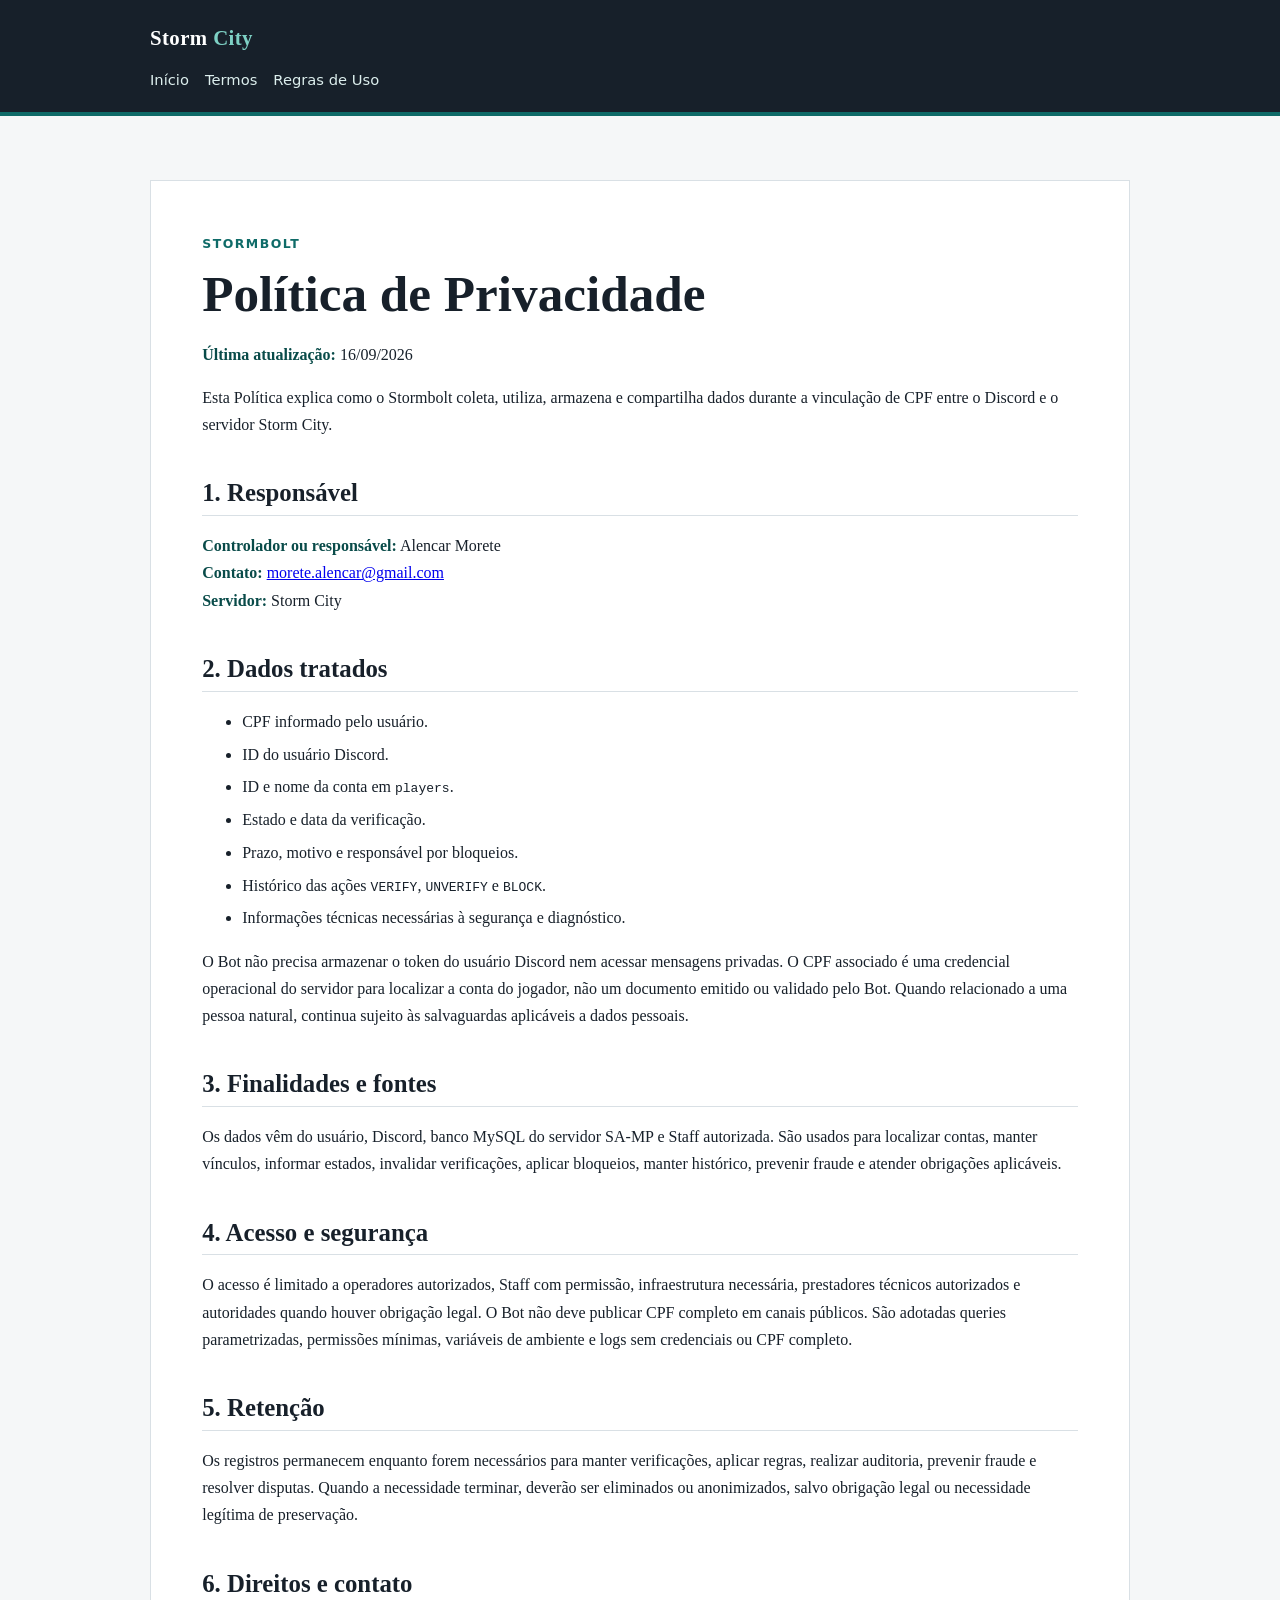
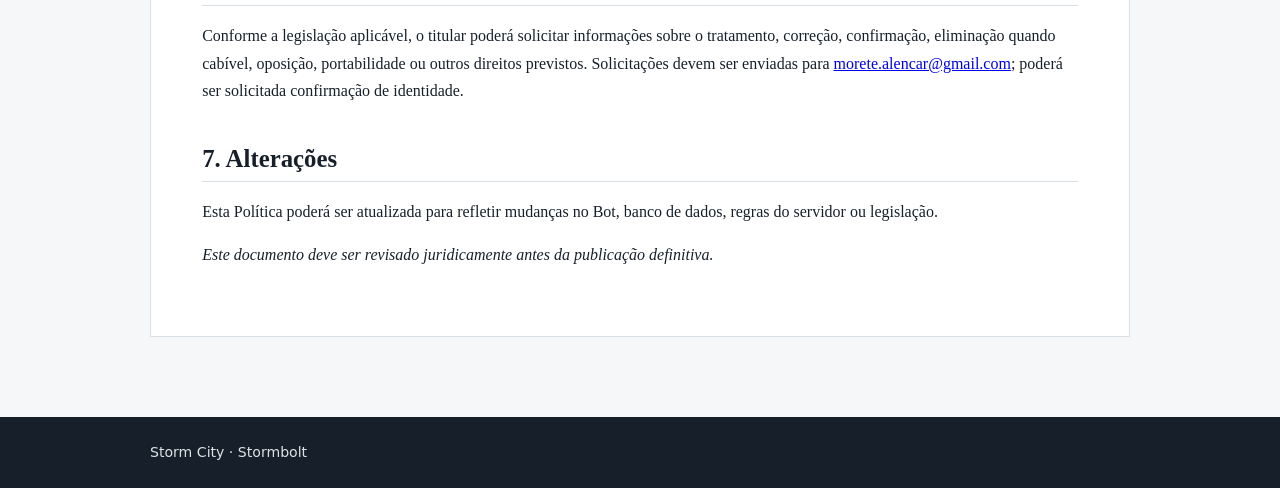
==== privacy-policy.html @ cb51c726 "feat: include terms and policy" ====
<!doctype html>
<html lang="pt-BR">
<head>
  <meta charset="utf-8">
  <meta name="viewport" content="width=device-width, initial-scale=1">
  <meta name="description" content="Política de Privacidade do Stormbolt no servidor Storm City.">
  <title>Política de Privacidade | Storm City</title>
  <link rel="stylesheet" href="styles.css">
</head>
<body>
  <header class="site-header"><div class="header-inner"><a class="brand" href="index.html">Storm <span>City</span></a><nav aria-label="Navegação principal"><a href="index.html">Início</a><a href="termos-de-servico.html">Termos</a><a href="regras-de-uso.html">Regras de Uso</a></nav></div></header>
  <main class="page"><article class="document">
    <div class="eyebrow">Stormbolt</div>
    <h1>Política de Privacidade</h1>
    <p><strong>Última atualização:</strong> 16/09/2026</p>
    <p>Esta Política explica como o Stormbolt coleta, utiliza, armazena e compartilha dados durante a vinculação de CPF entre o Discord e o servidor Storm City.</p>
    <h2>1. Responsável</h2>
    <p><strong>Controlador ou responsável:</strong> Alencar Morete<br><strong>Contato:</strong> <a href="mailto:morete.alencar@gmail.com">morete.alencar@gmail.com</a><br><strong>Servidor:</strong> Storm City</p>
    <h2>2. Dados tratados</h2>
    <ul><li>CPF informado pelo usuário.</li><li>ID do usuário Discord.</li><li>ID e nome da conta em <code>players</code>.</li><li>Estado e data da verificação.</li><li>Prazo, motivo e responsável por bloqueios.</li><li>Histórico das ações <code>VERIFY</code>, <code>UNVERIFY</code> e <code>BLOCK</code>.</li><li>Informações técnicas necessárias à segurança e diagnóstico.</li></ul>
    <p>O Bot não precisa armazenar o token do usuário Discord nem acessar mensagens privadas. O CPF associado é uma credencial operacional do servidor para localizar a conta do jogador, não um documento emitido ou validado pelo Bot. Quando relacionado a uma pessoa natural, continua sujeito às salvaguardas aplicáveis a dados pessoais.</p>
    <h2>3. Finalidades e fontes</h2>
    <p>Os dados vêm do usuário, Discord, banco MySQL do servidor SA-MP e Staff autorizada. São usados para localizar contas, manter vínculos, informar estados, invalidar verificações, aplicar bloqueios, manter histórico, prevenir fraude e atender obrigações aplicáveis.</p>
    <h2>4. Acesso e segurança</h2>
    <p>O acesso é limitado a operadores autorizados, Staff com permissão, infraestrutura necessária, prestadores técnicos autorizados e autoridades quando houver obrigação legal. O Bot não deve publicar CPF completo em canais públicos. São adotadas queries parametrizadas, permissões mínimas, variáveis de ambiente e logs sem credenciais ou CPF completo.</p>
    <h2>5. Retenção</h2>
    <p>Os registros permanecem enquanto forem necessários para manter verificações, aplicar regras, realizar auditoria, prevenir fraude e resolver disputas. Quando a necessidade terminar, deverão ser eliminados ou anonimizados, salvo obrigação legal ou necessidade legítima de preservação.</p>
    <h2>6. Direitos e contato</h2>
    <p>Conforme a legislação aplicável, o titular poderá solicitar informações sobre o tratamento, correção, confirmação, eliminação quando cabível, oposição, portabilidade ou outros direitos previstos. Solicitações devem ser enviadas para <a href="mailto:morete.alencar@gmail.com">morete.alencar@gmail.com</a>; poderá ser solicitada confirmação de identidade.</p>
    <h2>7. Alterações</h2>
    <p>Esta Política poderá ser atualizada para refletir mudanças no Bot, banco de dados, regras do servidor ou legislação.</p>
    <p><em>Este documento deve ser revisado juridicamente antes da publicação definitiva.</em></p>
  </article></main>
  <footer class="site-footer"><div class="site-footer-inner">Storm City · Stormbolt</div></footer>
</body>
</html>
---- styles.css ----
:root {
  color-scheme: light;
  --ink: #17202a;
  --muted: #5c6875;
  --paper: #f5f7f8;
  --surface: #ffffff;
  --line: #d9e0e5;
  --accent: #0f6b68;
  --accent-dark: #094b49;
  --accent-soft: #d9eeec;
  --max-width: 980px;
}

* { box-sizing: border-box; }

html { scroll-behavior: smooth; }

body {
  margin: 0;
  background: var(--paper);
  color: var(--ink);
  font-family: Georgia, 'Times New Roman', serif;
  line-height: 1.7;
}

.site-header {
  background: var(--ink);
  color: #fff;
  border-bottom: 4px solid var(--accent);
}

.header-inner,
.page,
.site-footer-inner {
  width: min(100% - 2rem, var(--max-width));
  margin: 0 auto;
}

.header-inner { padding: 1.25rem 0; }

.brand {
  color: #fff;
  font-size: 1.3rem;
  font-weight: 700;
  text-decoration: none;
  letter-spacing: .02em;
}

.brand span { color: #7ed1c5; }

nav { display: flex; flex-wrap: wrap; gap: .5rem 1rem; margin-top: .75rem; }
nav a { color: #dceeed; font-family: system-ui, sans-serif; font-size: .92rem; text-decoration: none; }
nav a:hover, nav a:focus { color: #fff; text-decoration: underline; }

.page { padding: 4rem 0 5rem; }

.hero { max-width: 720px; padding-bottom: 2.5rem; }

.eyebrow { color: var(--accent); font-family: system-ui, sans-serif; font-size: .78rem; font-weight: 700; letter-spacing: .12em; text-transform: uppercase; }

h1, h2, h3 { line-height: 1.2; }
h1 { font-size: clamp(2.2rem, 6vw, 4.4rem); margin: .6rem 0 1rem; }
h2 { border-bottom: 1px solid var(--line); font-size: 1.55rem; margin: 2.5rem 0 1rem; padding-bottom: .45rem; }
h3 { font-size: 1.12rem; margin-top: 1.8rem; }

.lede { color: var(--muted); font-size: 1.2rem; max-width: 650px; }

.cards { display: grid; grid-template-columns: repeat(auto-fit, minmax(210px, 1fr)); gap: 1rem; }
.card { background: var(--surface); border: 1px solid var(--line); border-top: 4px solid var(--accent); padding: 1.35rem; }
.card h2 { border: 0; font-size: 1.25rem; margin: 0 0 .5rem; padding: 0; }
.card p { color: var(--muted); margin: 0 0 1rem; }
.card a { color: var(--accent-dark); font-family: system-ui, sans-serif; font-weight: 700; }

.document { background: var(--surface); border: 1px solid var(--line); padding: clamp(1.25rem, 4vw, 3.5rem); }
.document h1 { font-size: clamp(2rem, 5vw, 3.2rem); }
.document li { margin: .35rem 0; }
.document strong { color: var(--accent-dark); }

.notice { background: var(--accent-soft); border-left: 4px solid var(--accent); margin: 1.5rem 0; padding: 1rem 1.25rem; }

.site-footer { background: var(--ink); color: #dce3e5; font-family: system-ui, sans-serif; font-size: .88rem; }
.site-footer-inner { padding: 1.5rem 0; }
.site-footer a { color: #9ce0d5; }

@media (max-width: 600px) {
  .page { padding-top: 2.5rem; }
  h1 { font-size: 2.4rem; }
  .document { padding: 1.25rem; }
}
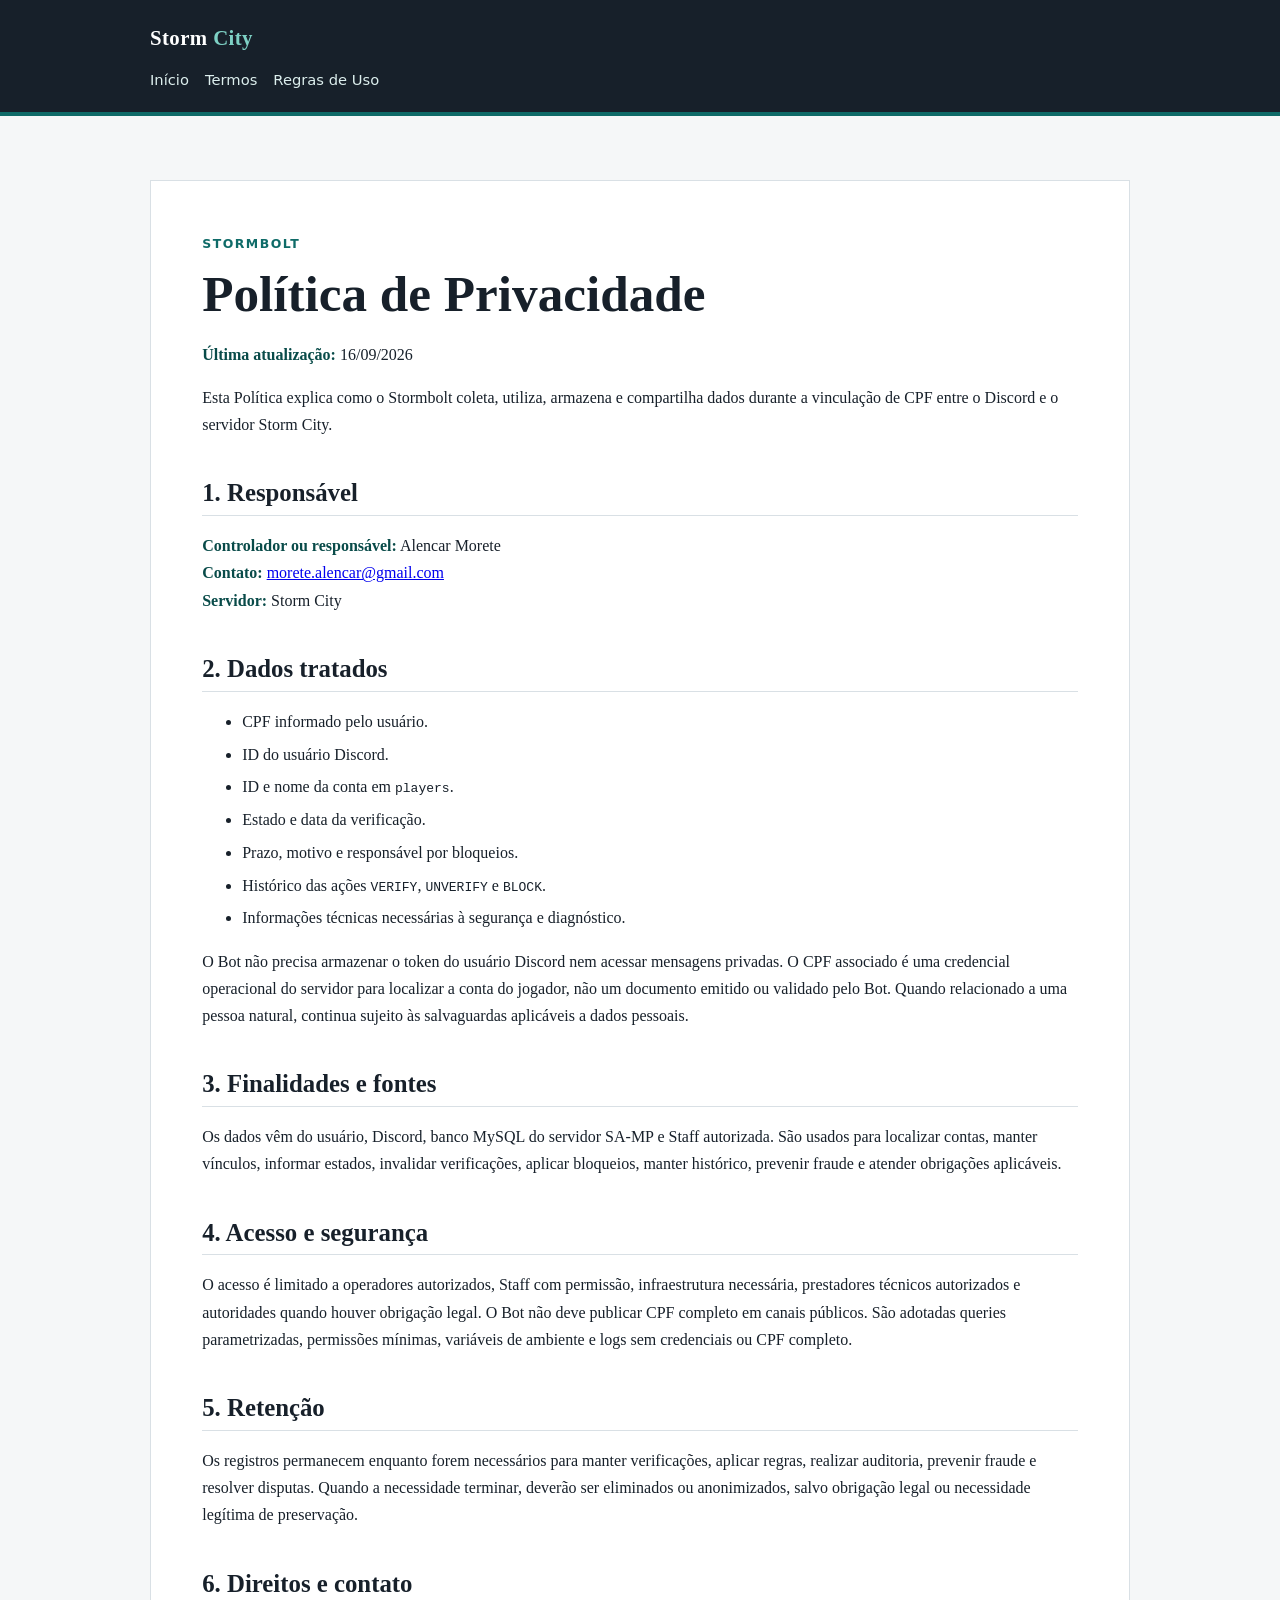
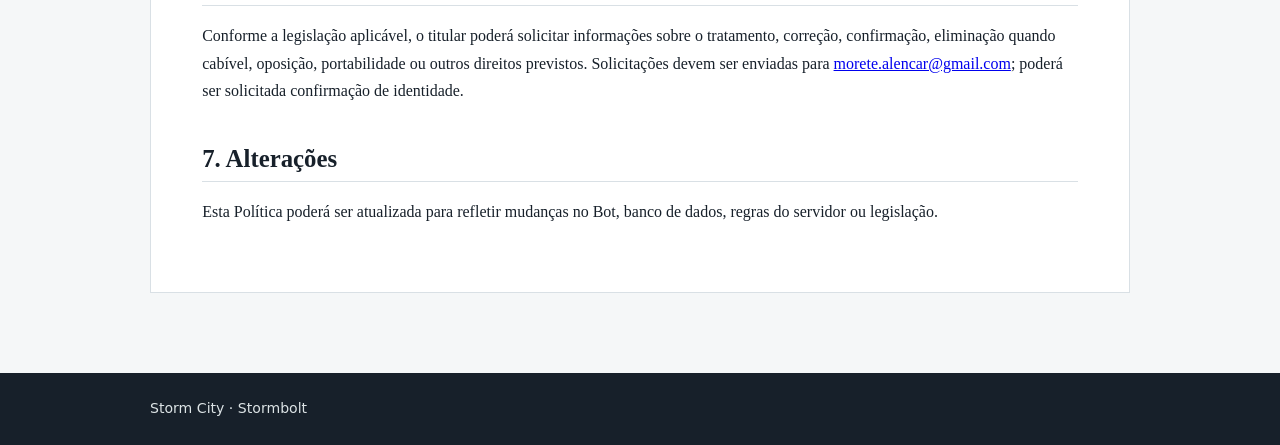
==== commit 626434e4: "fix: termos e política" ====
--- a/privacy-policy.html
+++ b/privacy-policy.html
@@ -29,7 +29,6 @@
     <p>Conforme a legislação aplicável, o titular poderá solicitar informações sobre o tratamento, correção, confirmação, eliminação quando cabível, oposição, portabilidade ou outros direitos previstos. Solicitações devem ser enviadas para <a href="mailto:morete.alencar@gmail.com">morete.alencar@gmail.com</a>; poderá ser solicitada confirmação de identidade.</p>
     <h2>7. Alterações</h2>
     <p>Esta Política poderá ser atualizada para refletir mudanças no Bot, banco de dados, regras do servidor ou legislação.</p>
-    <p><em>Este documento deve ser revisado juridicamente antes da publicação definitiva.</em></p>
   </article></main>
   <footer class="site-footer"><div class="site-footer-inner">Storm City · Stormbolt</div></footer>
 </body>
